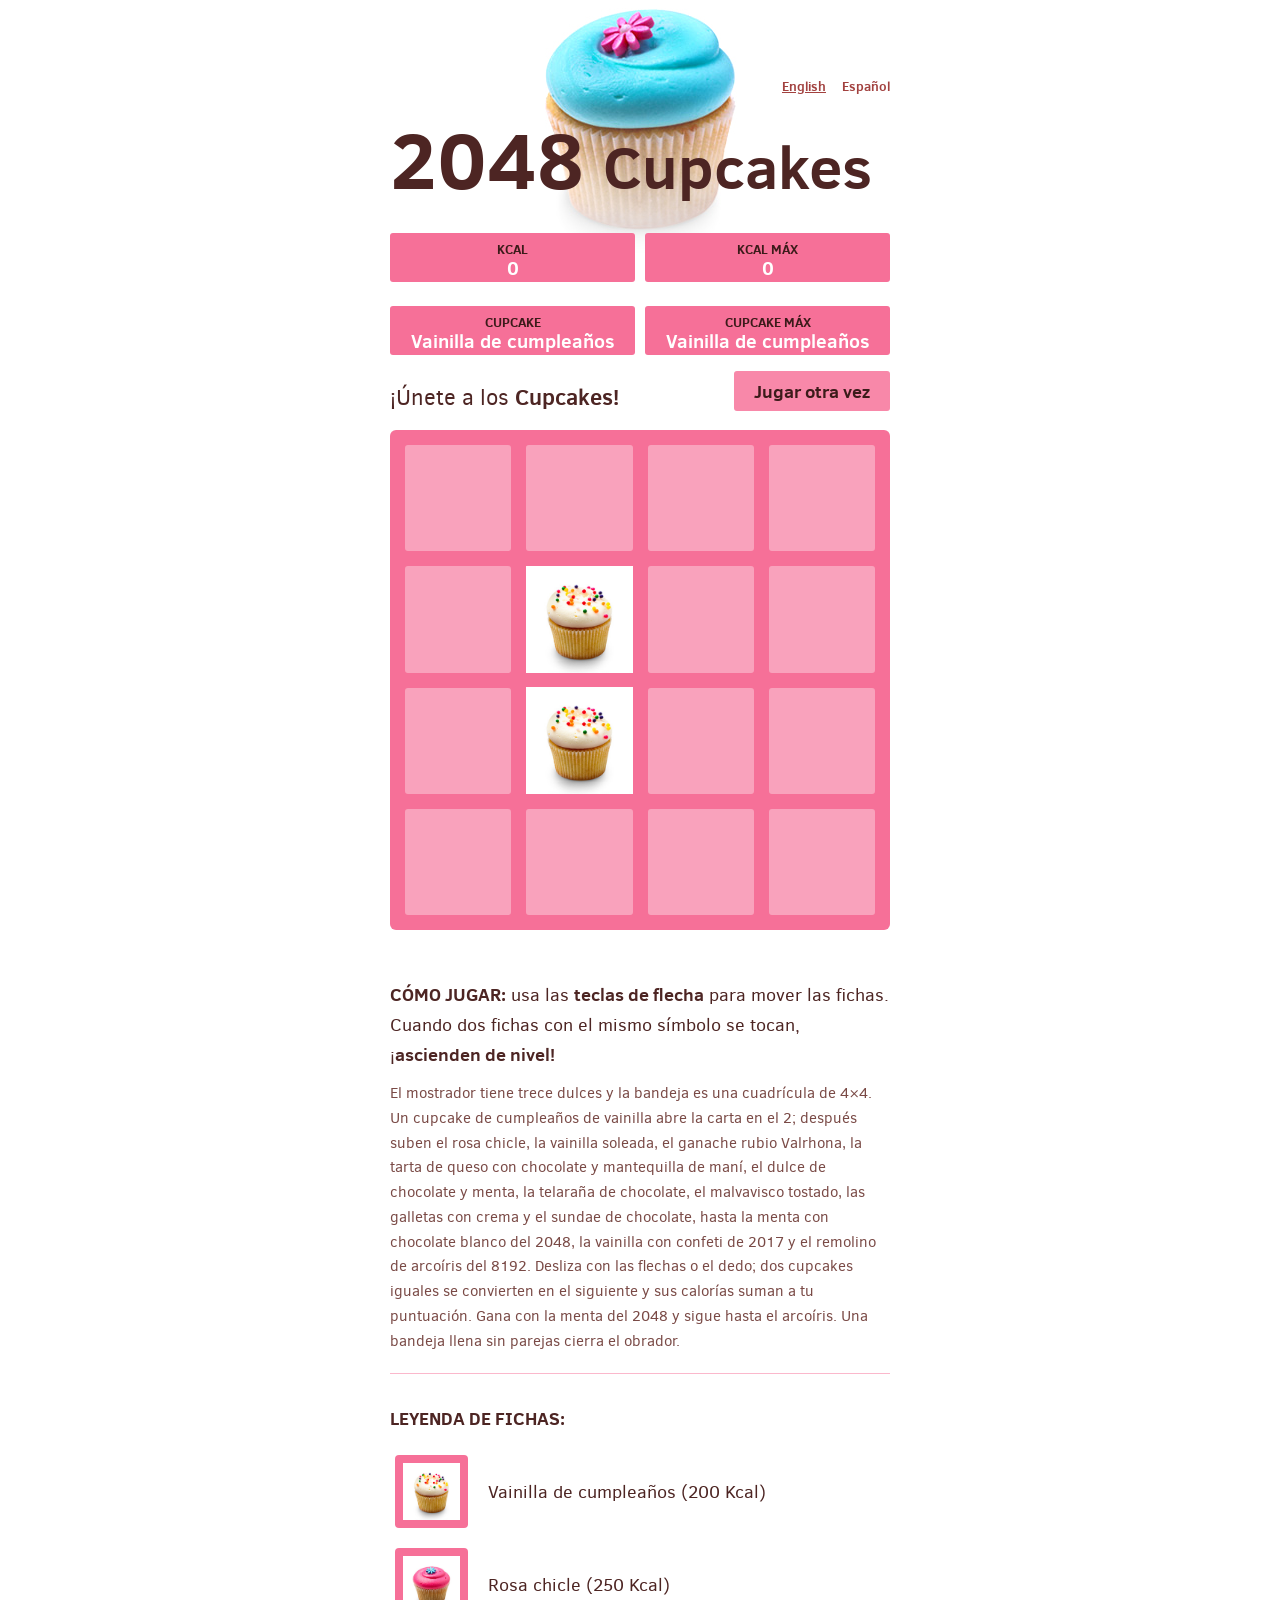
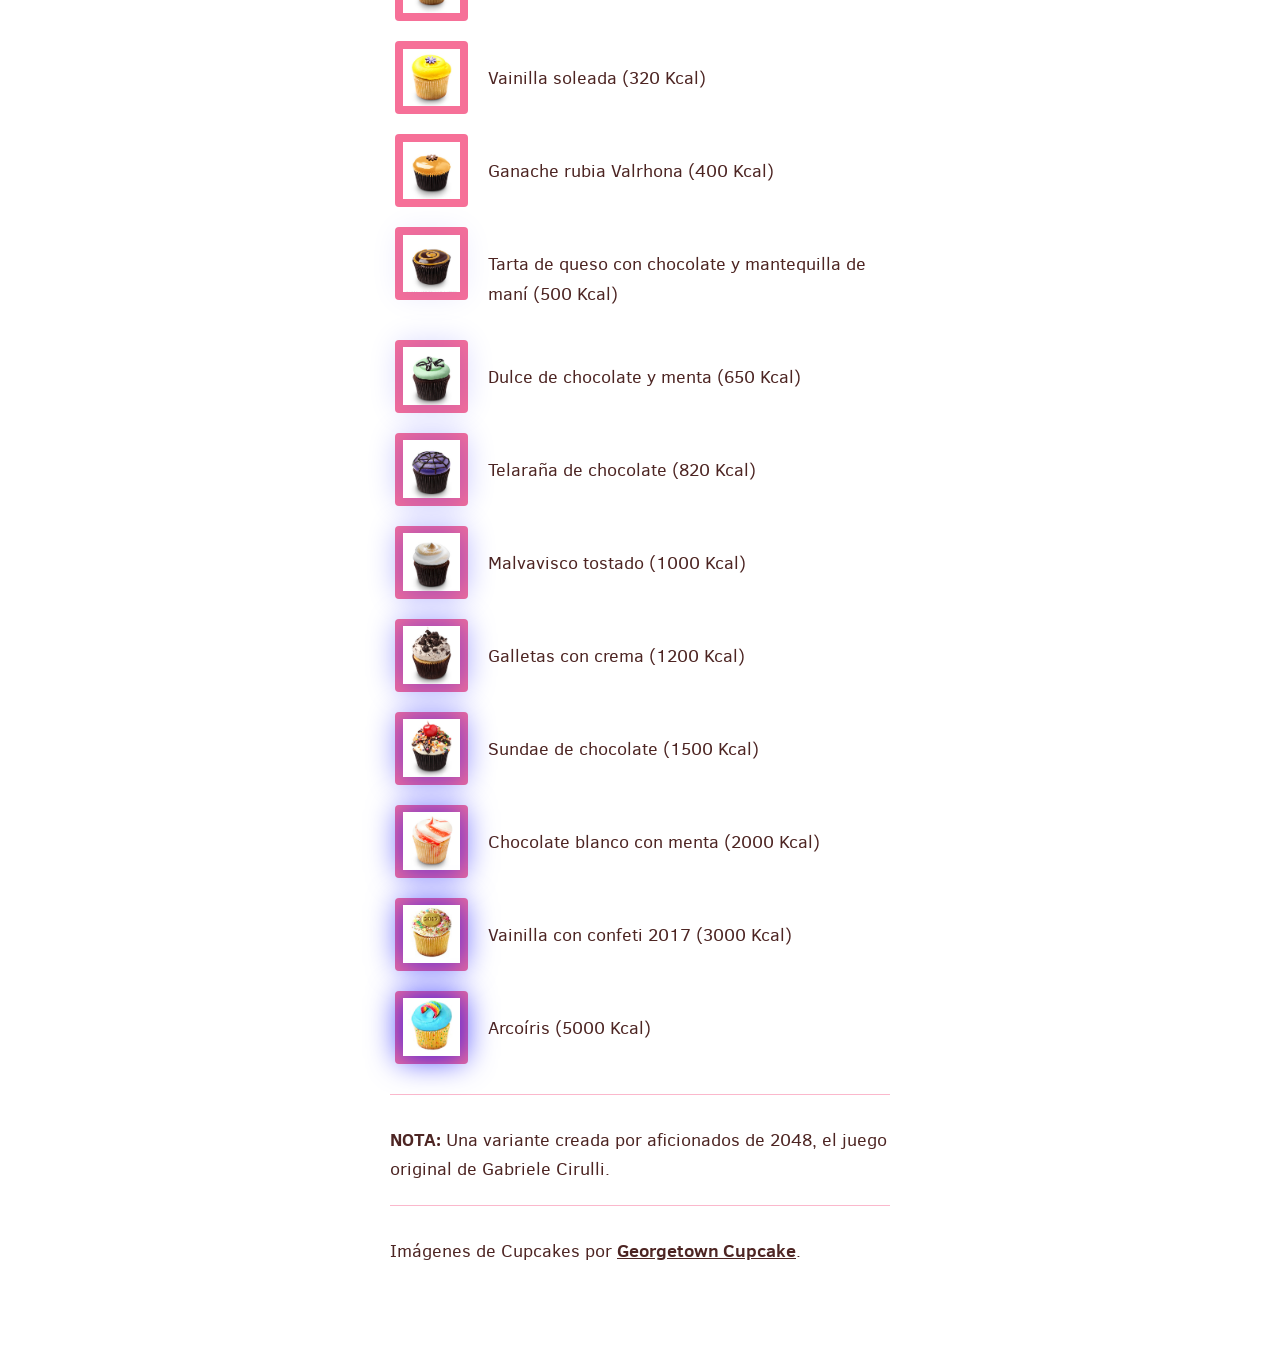
==== es/index.html @ 4a62b111 "Bilingual site: English at the root, Spanish under /es/ Includes hreflang, canonical, Open Graph, JS" ====
<!DOCTYPE html>
<html lang="es">
<head>
  <meta charset="utf-8">
  <title>2048 Cupcakes — puzle de fichas de cupcakes</title>
  <meta name="description" content="Juega a 2048 Cupcakes, una versión repostera del puzle de fichas: une cupcakes iguales y sube de la vainilla al arcoíris sin llenar el tablero.">

  <link rel="canonical" href="https://tile2048.github.io/2048-CUPCAKES/es/">
  <link rel="alternate" hreflang="en" href="https://tile2048.github.io/2048-CUPCAKES/">
  <link rel="alternate" hreflang="es" href="https://tile2048.github.io/2048-CUPCAKES/es/">
  <link rel="alternate" hreflang="x-default" href="https://tile2048.github.io/2048-CUPCAKES/">

  <meta property="og:type" content="website">
  <meta property="og:title" content="2048 Cupcakes — puzle de fichas de cupcakes">
  <meta property="og:description" content="Juega a 2048 Cupcakes, una versión repostera del puzle de fichas: une cupcakes iguales y sube de la vainilla al arcoíris sin llenar el tablero.">
  <meta property="og:url" content="https://tile2048.github.io/2048-CUPCAKES/es/">
  <meta property="og:locale" content="es_ES">
  <meta property="og:locale:alternate" content="en_US">

  <link href="../style/main.css" rel="stylesheet" type="text/css">
  <link rel="shortcut icon" href="../favicon.ico">
  <link rel="apple-touch-icon" href="../meta/apple-touch-icon.png">
  <meta name="apple-mobile-web-app-capable" content="yes">
  <meta name="apple-mobile-web-app-status-bar-style" content="black">

  <meta name="HandheldFriendly" content="True">
  <meta name="MobileOptimized" content="320">
  <meta name="viewport" content="width=device-width, target-densitydpi=160dpi, initial-scale=1.0, maximum-scale=1, user-scalable=no, minimal-ui">
  <meta name="format-detection" content="telephone=no" />

  <script type="application/ld+json">
  {
    "@context": "https://schema.org",
    "@type": "VideoGame",
    "name": "2048 Cupcakes",
    "inLanguage": "es",
    "url": "https://tile2048.github.io/2048-CUPCAKES/es/",
    "description": "Versión con cupcakes del puzle de fichas 2048: une cupcakes iguales para subir en la carta y llegar al cupcake 2048."
  }
  </script>
</head>
<body>
  <div class="container">
    <nav class="lang-links"><a href="../" hreflang="en" lang="en">English</a> <span>Español</span></nav>

    <div class="heading">
      <div class="title-container">
        <h1 class="title">2048 <small>Cupcakes</small></h1>
      </div>
			<div class="scores-container">
				<div class="score-points">0</div>
				<div class="best-points">0</div>
			</div>
      <div class="scores-container">
        <div class="score-container">0 Kcal</div>
        <div class="best-container">0 Kcal</div>
      </div>
    </div>

    <div class="above-game">
      <p class="game-intro">¡Únete a los <strong>Cupcakes!</strong></p>
      <a class="restart-button">Jugar otra vez</a>
    </div>

    <div class="game-container">
      <div class="game-message">
        <p></p>
        <div class="lower">
	        <a class="keep-playing-button">Seguir jugando</a>
          <a class="retry-button">Reintentar</a>
          <div class="score-sharing"></div>
        </div>
      </div>

      <div class="grid-container">
        <div class="grid-row">
          <div class="grid-cell"></div>
          <div class="grid-cell"></div>
          <div class="grid-cell"></div>
          <div class="grid-cell"></div>
        </div>
        <div class="grid-row">
          <div class="grid-cell"></div>
          <div class="grid-cell"></div>
          <div class="grid-cell"></div>
          <div class="grid-cell"></div>
        </div>
        <div class="grid-row">
          <div class="grid-cell"></div>
          <div class="grid-cell"></div>
          <div class="grid-cell"></div>
          <div class="grid-cell"></div>
        </div>
        <div class="grid-row">
          <div class="grid-cell"></div>
          <div class="grid-cell"></div>
          <div class="grid-cell"></div>
          <div class="grid-cell"></div>
        </div>
      </div>

      <div class="tile-container">

      </div>
    </div>

    <p class="game-explanation">
      <strong class="important">Cómo jugar:</strong> usa las <strong>teclas de flecha</strong> para mover las fichas. Cuando dos fichas con el mismo símbolo se tocan, ¡<strong>ascienden de nivel!</strong>
    </p>
    <p class="game-about">
      El mostrador tiene trece dulces y la bandeja es una cuadrícula de 4×4. Un cupcake de cumpleaños de vainilla abre la carta en el 2; después suben el rosa chicle, la vainilla soleada, el ganache rubio Valrhona, la tarta de queso con chocolate y mantequilla de maní, el dulce de chocolate y menta, la telaraña de chocolate, el malvavisco tostado, las galletas con crema y el sundae de chocolate, hasta la menta con chocolate blanco del 2048, la vainilla con confeti de 2017 y el remolino de arcoíris del 8192. Desliza con las flechas o el dedo; dos cupcakes iguales se convierten en el siguiente y sus calorías suman a tu puntuación. Gana con la menta del 2048 y sigue hasta el arcoíris. Una bandeja llena sin parejas cierra el obrador.
    </p>
    <hr>
    <p class="tile-legend"><strong class="important">Leyenda de fichas:</strong></p>
    <div class="legend-list">
      <div class="legend-row">
        <div class="legend-grid"><div class="legend-cell cell-2"><img src="../style/img/2.jpg" alt="vainilla de cumpleaños"></div></div>
        <p>Vainilla de cumpleaños (200 Kcal)</p>
      </div>
      <div class="legend-row">
        <div class="legend-grid"><div class="legend-cell cell-4"><img src="../style/img/4.jpg" alt="rosa chicle"></div></div>
        <p>Rosa chicle (250 Kcal)</p>
      </div>
      <div class="legend-row">
        <div class="legend-grid"><div class="legend-cell cell-8"><img src="../style/img/8.jpg" alt="vainilla soleada"></div></div>
        <p>Vainilla soleada (320 Kcal)</p>
      </div>
      <div class="legend-row">
        <div class="legend-grid"><div class="legend-cell cell-16"><img src="../style/img/16.jpg" alt="ganache rubia Valrhona"></div></div>
        <p>Ganache rubia Valrhona (400 Kcal)</p>
      </div>
      <div class="legend-row">
        <div class="legend-grid"><div class="legend-cell cell-32"><img src="../style/img/32.jpg" alt="tarta de queso con chocolate y mantequilla de maní"></div></div>
        <p>Tarta de queso con chocolate y mantequilla de maní (500 Kcal)</p>
      </div>
      <div class="legend-row">
        <div class="legend-grid"><div class="legend-cell cell-64"><img src="../style/img/64.jpg" alt="dulce de chocolate y menta"></div></div>
        <p>Dulce de chocolate y menta (650 Kcal)</p>
      </div>
      <div class="legend-row">
        <div class="legend-grid"><div class="legend-cell cell-128"><img src="../style/img/128.jpg" alt="telaraña de chocolate"></div></div>
        <p>Telaraña de chocolate (820 Kcal)</p>
      </div>
      <div class="legend-row">
        <div class="legend-grid"><div class="legend-cell cell-256"><img src="../style/img/256.jpg" alt="malvavisco tostado"></div></div>
        <p>Malvavisco tostado (1000 Kcal)</p>
      </div>
      <div class="legend-row">
        <div class="legend-grid"><div class="legend-cell cell-512"><img src="../style/img/512.jpg" alt="galletas con crema"></div></div>
        <p>Galletas con crema (1200 Kcal)</p>
      </div>
      <div class="legend-row">
        <div class="legend-grid"><div class="legend-cell cell-1024"><img src="../style/img/1024.jpg" alt="sundae de chocolate"></div></div>
        <p>Sundae de chocolate (1500 Kcal)</p>
      </div>
      <div class="legend-row">
        <div class="legend-grid"><div class="legend-cell cell-2048"><img src="../style/img/2048.jpg" alt="chocolate blanco con menta"></div></div>
        <p>Chocolate blanco con menta (2000 Kcal)</p>
      </div>
      <div class="legend-row">
        <div class="legend-grid"><div class="legend-cell cell-4096"><img src="../style/img/4096.jpg" alt="vainilla con confeti 2017"></div></div>
        <p>Vainilla con confeti 2017 (3000 Kcal)</p>
      </div>
      <div class="legend-row">
        <div class="legend-grid"><div class="legend-cell cell-8192"><img src="../style/img/8192.jpg" alt="arcoíris"></div></div>
        <p>Arcoíris (5000 Kcal)</p>
      </div>
    </div>
    <hr>
    <p class="disclaimer">
    <strong class="important">Nota:</strong> Una variante creada por aficionados de 2048, el juego original de Gabriele Cirulli.
    </p>
    <hr>
    <p class="credits">
      Imágenes de Cupcakes por <a href="http://www.georgetowncupcake.com/" title="Georgetown Cupcake | DC Cupcakes | About">Georgetown Cupcake</a>.
    </p>
  </div>

  <script src="../js/bind_polyfill.js"></script>
  <script src="../js/classlist_polyfill.js"></script>
  <script src="../js/animframe_polyfill.js"></script>
  <script>
    // Assets and sentences of this page. The English page sits at the repo root.
    window.GAME_ROOT = "../";

    // Text that only appears once a game is running, in the language of this page.
    window.PAGE_STRINGS = {
      "game-won": "¡Ganaste!",
      "game-over": "¡Fin del juego!",
      "tweet1": "Conseguí \"",
      "tweet2": " en 2048-CUPCAKES #2048game",
      "2": "vainilla de cumpleaños",
      "4": "rosa chicle",
      "8": "vainilla soleada",
      "16": "ganache rubia Valrhona",
      "32": "tarta de queso con chocolate y mantequilla de maní",
      "64": "dulce de chocolate y menta",
      "128": "telaraña de chocolate",
      "256": "malvavisco tostado",
      "512": "galletas con crema",
      "1024": "sundae de chocolate",
      "2048": "chocolate blanco con menta",
      "4096": "vainilla con confeti 2017",
      "8192": "arcoíris",
      "p0": "Vainilla de cumpleaños",
      "p2": "Vainilla de cumpleaños",
      "p4": "Rosa chicle",
      "p8": "Vainilla soleada",
      "p16": "Ganache rubia Valrhona",
      "p32": "Tarta queso choc. y maní",
      "p64": "Dulce choc. y menta",
      "p128": "Telaraña de choc.",
      "p256": "Malvavisco tostado",
      "p512": "Galletas con crema",
      "p1024": "Sundae de choc.",
      "p2048": "Choc. blanco con menta",
      "p4096": "Vainilla confeti 2017",
      "p8192": "Arcoíris"
    };

    function Localize(key) {
      var name = String(key);
      if (window.PAGE_STRINGS.hasOwnProperty(name)) return window.PAGE_STRINGS[name];
      // Scores that no longer sit on a tile fall back to the plain number.
      if (name.charAt(0) === "p" && window.PAGE_STRINGS.hasOwnProperty(name.slice(1))) {
        return window.PAGE_STRINGS[name.slice(1)];
      }
      return name;
    }
  </script>
  <script src="../js/keyboard_input_manager.js"></script>
  <script src="../js/html_actuator.js"></script>
  <script src="../js/grid.js"></script>
  <script src="../js/tile.js"></script>
  <script src="../js/local_storage_manager.js"></script>
  <script src="../js/game_manager.js"></script>
  <script src="../js/application.js"></script>
  <script>
    window.twttr = (function (d,s,id) {
      var t, js, fjs = d.getElementsByTagName(s)[0];
      if (d.getElementById(id)) return; js=d.createElement(s); js.id=id;
      js.src="https://platform.twitter.com/widgets.js"; fjs.parentNode.insertBefore(js, fjs);
      return window.twttr || (t = { _e: [], ready: function(f){ t._e.push(f) } });
    }(document, "script", "twitter-wjs"));
  </script>
</body>
</html>
---- style/main.css ----
@import url(fonts/clear-sans.css);
/* $tile-gold-glow-color: lighten($tile-gold-color, 15%); */
html, body {
  margin: 0;
  padding: 0;
  background-color: #fff;
  color: #4d2523;
  font-family: "Clear Sans", "Helvetica Neue", Arial, sans-serif;
  font-size: 18px; }

body {
  padding: 80px 0;
  background-image: url(img/bg.jpg);
  background-position: top center;
  background-repeat: no-repeat; }

.heading:after {
  content: "";
  display: block;
  clear: both; }

h1.title {
  font-size: 80px;
  font-weight: bold;
  margin: 0;
  display: block;
  text-align: center; }
  h1.title small {
    font-size: 60px; }

.title-container {
  position: relative;
  display: inline-block;
  padding-bottom: 10px; }

@-webkit-keyframes move-up {
  0% {
    top: 25px;
    opacity: 1; }

  100% {
    top: -50px;
    opacity: 0; } }
@-moz-keyframes move-up {
  0% {
    top: 25px;
    opacity: 1; }

  100% {
    top: -50px;
    opacity: 0; } }
@keyframes move-up {
  0% {
    top: 25px;
    opacity: 1; }

  100% {
    top: -50px;
    opacity: 0; } }
.scores-container, .scores-points {
  text-align: right; }

.score-container, .best-container,
.score-points, .best-points {
  overflow: hidden;
  position: relative;
  display: inline-block;
  background: #f67098;
  padding: 15px 0px;
  font-size: 19px;
  text-transform: capitalize;
  height: 19px;
  line-height: 41px;
  font-weight: bold;
  border-radius: 3px;
  color: white;
  margin-top: 8px;
  margin-bottom: 16px;
  text-align: center;
  width: 49%;
  float: left; }
  .score-container:after, .best-container:after,
	.score-points:after, .best-points:after {
    position: absolute;
    width: 100%;
    top: 10px;
    left: 0;
    text-transform: uppercase;
    font-size: 13px;
    line-height: 13px;
    text-align: center;
    color: #3c1b1a; }
  .score-container .score-addition, .best-container .score-addition,
	.score-points .score-addition, .best-points .score-addition {
    position: absolute;
    /*right: 60px;*/
    width: 100%;
    text-align: center;
    color: red;
    font-size: 19px;
    line-height: 19px;
    font-weight: bold;
    color: rgba(77, 37, 35, 0.9);
    z-index: 100;
    -webkit-animation: move-up 600ms ease-in;
    -moz-animation: move-up 600ms ease-in;
    animation: move-up 600ms ease-in;
    -webkit-animation-fill-mode: both;
    -moz-animation-fill-mode: both;
    animation-fill-mode: both; }

.best-container {
  float: right; }
.best-points {
  float: right; }

.score-container:after {
  content: "Cupcake"; }
.score-points:after {
  content: "Kcal"; }

.best-container:after {
  content: "Cupcake Max"; }
.best-points:after {
	content: "Kcal Max"; }

p {
  margin-top: 0;
  margin-bottom: 10px;
  line-height: 1.65; }

a {
  color: #4d2523;
  font-weight: bold;
  text-decoration: underline;
  cursor: pointer; }

strong.important {
  text-transform: uppercase; }

hr {
  border: none;
  border-bottom: 1px solid #fbb8cc;
  margin-top: 20px;
  margin-bottom: 30px; }

.container {
  width: 500px;
  margin: 0 auto; }

@-webkit-keyframes fade-in {
  0% {
    opacity: 0; }

  100% {
    opacity: 1; } }
@-moz-keyframes fade-in {
  0% {
    opacity: 0; }

  100% {
    opacity: 1; } }
@keyframes fade-in {
  0% {
    opacity: 0; }

  100% {
    opacity: 1; } }
.game-container {
  margin-top: 11px;
  position: relative;
  padding: 15px;
  cursor: default;
  -webkit-touch-callout: none;
  -ms-touch-callout: none;
  -webkit-user-select: none;
  -moz-user-select: none;
  -ms-user-select: none;
  -ms-touch-action: none;
  touch-action: none;
  background: #f67098;
  border-radius: 6px;
  width: 500px;
  height: 500px;
  -webkit-box-sizing: border-box;
  -moz-box-sizing: border-box;
  box-sizing: border-box; }
  .game-container .game-message {
    display: none;
    position: absolute;
    top: 0;
    right: 0;
    bottom: 0;
    left: 0;
    background: rgba(255, 255, 255, 0.7);
    z-index: 100;
    text-align: center;
    -webkit-animation: fade-in 800ms ease 1200ms;
    -moz-animation: fade-in 800ms ease 1200ms;
    animation: fade-in 800ms ease 1200ms;
    -webkit-animation-fill-mode: both;
    -moz-animation-fill-mode: both;
    animation-fill-mode: both; }
    .game-container .game-message p {
      font-size: 60px;
      font-weight: bold;
      height: 60px;
      line-height: 60px;
      margin-top: 222px; }
    .game-container .game-message .lower {
      display: block;
      margin-top: 59px; }
    .game-container .game-message a {
      display: inline-block;
      background: #f888a9;
      border-radius: 3px;
      padding: 0 20px;
      text-decoration: none;
      color: #3c1b1a;
      height: 40px;
      line-height: 42px;
      margin-left: 9px; }
      .game-container .game-message a.keep-playing-button {
        display: none; }
    .game-container .game-message .score-sharing {
      display: inline-block;
      vertical-align: middle;
      margin-left: 10px; }
    .game-container .game-message.game-won {
      background: rgba(88, 46, 116, 0.5);
      color: white; }
      .game-container .game-message.game-won a.keep-playing-button {
        display: inline-block; }
    .game-container .game-message.game-won, .game-container .game-message.game-over {
      display: block; }

.grid-container {
  position: absolute;
  z-index: 1; }

.grid-row {
  margin-bottom: 15px; }
  .grid-row:last-child {
    margin-bottom: 0; }
  .grid-row:after {
    content: "";
    display: block;
    clear: both; }

.grid-cell {
  width: 106.25px;
  height: 106.25px;
  margin-right: 15px;
  float: left;
  border-radius: 3px;
  background: rgba(255, 255, 255, 0.35); }
  .grid-cell:last-child {
    margin-right: 0; }

.tile-container {
  position: absolute;
  z-index: 2; }

.tile, .tile .tile-inner {
  width: 107px;
  height: 107px;
  line-height: 116.25px; }
.tile.tile-position-1-1 {
  -webkit-transform: translate(0px, 0px);
  -moz-transform: translate(0px, 0px);
  transform: translate(0px, 0px); }
.tile.tile-position-1-2 {
  -webkit-transform: translate(0px, 121px);
  -moz-transform: translate(0px, 121px);
  transform: translate(0px, 121px); }
.tile.tile-position-1-3 {
  -webkit-transform: translate(0px, 242px);
  -moz-transform: translate(0px, 242px);
  transform: translate(0px, 242px); }
.tile.tile-position-1-4 {
  -webkit-transform: translate(0px, 363px);
  -moz-transform: translate(0px, 363px);
  transform: translate(0px, 363px); }
.tile.tile-position-2-1 {
  -webkit-transform: translate(121px, 0px);
  -moz-transform: translate(121px, 0px);
  transform: translate(121px, 0px); }
.tile.tile-position-2-2 {
  -webkit-transform: translate(121px, 121px);
  -moz-transform: translate(121px, 121px);
  transform: translate(121px, 121px); }
.tile.tile-position-2-3 {
  -webkit-transform: translate(121px, 242px);
  -moz-transform: translate(121px, 242px);
  transform: translate(121px, 242px); }
.tile.tile-position-2-4 {
  -webkit-transform: translate(121px, 363px);
  -moz-transform: translate(121px, 363px);
  transform: translate(121px, 363px); }
.tile.tile-position-3-1 {
  -webkit-transform: translate(242px, 0px);
  -moz-transform: translate(242px, 0px);
  transform: translate(242px, 0px); }
.tile.tile-position-3-2 {
  -webkit-transform: translate(242px, 121px);
  -moz-transform: translate(242px, 121px);
  transform: translate(242px, 121px); }
.tile.tile-position-3-3 {
  -webkit-transform: translate(242px, 242px);
  -moz-transform: translate(242px, 242px);
  transform: translate(242px, 242px); }
.tile.tile-position-3-4 {
  -webkit-transform: translate(242px, 363px);
  -moz-transform: translate(242px, 363px);
  transform: translate(242px, 363px); }
.tile.tile-position-4-1 {
  -webkit-transform: translate(363px, 0px);
  -moz-transform: translate(363px, 0px);
  transform: translate(363px, 0px); }
.tile.tile-position-4-2 {
  -webkit-transform: translate(363px, 121px);
  -moz-transform: translate(363px, 121px);
  transform: translate(363px, 121px); }
.tile.tile-position-4-3 {
  -webkit-transform: translate(363px, 242px);
  -moz-transform: translate(363px, 242px);
  transform: translate(363px, 242px); }
.tile.tile-position-4-4 {
  -webkit-transform: translate(363px, 363px);
  -moz-transform: translate(363px, 363px);
  transform: translate(363px, 363px); }

.tile {
  position: absolute;
  -webkit-transition: 100ms ease-in-out;
  -moz-transition: 100ms ease-in-out;
  transition: 100ms ease-in-out;
  -webkit-transition-property: -webkit-transform;
  -moz-transition-property: -moz-transform;
  transition-property: transform; }
  .tile .tile-inner {
    border-radius: 3px;
    background: white;
    text-align: center;
    font-weight: bold;
    z-index: 10;
    font-size: 55px; }
    .tile .tile-inner img {
      width: 100%;
      height: 100%; }
  .tile.tile-2 .tile-inner {
    background: white;
    box-shadow: 0 0 30px 10px rgba(0, 0, 255, 0), inset 0 0 0 1px rgba(255, 255, 255, 0); }
  .tile.tile-4 .tile-inner {
    background: #eeeaf1;
    box-shadow: 0 0 30px 10px rgba(0, 0, 255, 0), inset 0 0 0 1px rgba(255, 255, 255, 0); }
  .tile.tile-8 .tile-inner {
    color: white;
    background: #ddd5e3;
    box-shadow: 0 0 30px 10px rgba(0, 0, 255, 0), inset 0 0 0 1px rgba(255, 255, 255, 0); }
  .tile.tile-16 .tile-inner {
    color: white;
    background: #ccc0d5;
    box-shadow: 0 0 30px 10px rgba(0, 0, 255, 0), inset 0 0 0 1px rgba(255, 255, 255, 0); }
  .tile.tile-32 .tile-inner {
    color: white;
    background: #bcabc7;
    box-shadow: 0 0 30px 10px rgba(0, 0, 255, 0.07937), inset 0 0 0 1px rgba(255, 255, 255, 0.04762); }
  .tile.tile-64 .tile-inner {
    color: white;
    background: #ab96b9;
    box-shadow: 0 0 30px 10px rgba(0, 0, 255, 0.15873), inset 0 0 0 1px rgba(255, 255, 255, 0.09524); }
  .tile.tile-128 .tile-inner {
    color: white;
    background: #9a81ab;
    box-shadow: 0 0 30px 10px rgba(0, 0, 255, 0.2381), inset 0 0 0 1px rgba(255, 255, 255, 0.14286);
    font-size: 45px; }
    @media screen and (max-width: 520px) {
      .tile.tile-128 .tile-inner {
        font-size: 25px; } }
  .tile.tile-256 .tile-inner {
    color: white;
    background: #8a6c9d;
    box-shadow: 0 0 30px 10px rgba(0, 0, 255, 0.31746), inset 0 0 0 1px rgba(255, 255, 255, 0.19048);
    font-size: 45px; }
    @media screen and (max-width: 520px) {
      .tile.tile-256 .tile-inner {
        font-size: 25px; } }
  .tile.tile-512 .tile-inner {
    color: white;
    background: #79578f;
    box-shadow: 0 0 30px 10px rgba(0, 0, 255, 0.39683), inset 0 0 0 1px rgba(255, 255, 255, 0.2381);
    font-size: 45px; }
    @media screen and (max-width: 520px) {
      .tile.tile-512 .tile-inner {
        font-size: 25px; } }
  .tile.tile-1024 .tile-inner {
    color: white;
    background: #684281;
    box-shadow: 0 0 30px 10px rgba(0, 0, 255, 0.47619), inset 0 0 0 1px rgba(255, 255, 255, 0.28571);
    font-size: 35px; }
    @media screen and (max-width: 520px) {
      .tile.tile-1024 .tile-inner {
        font-size: 15px; } }
  .tile.tile-2048 .tile-inner {
    color: white;
    background: #582e74;
    box-shadow: 0 0 30px 10px rgba(0, 0, 255, 0.55556), inset 0 0 0 1px rgba(255, 255, 255, 0.33333);
    font-size: 35px; }
    @media screen and (max-width: 520px) {
      .tile.tile-2048 .tile-inner {
        font-size: 15px; } }
  .tile.tile-super .tile-inner {
    color: white;
    background: #343236;
    font-size: 30px; }
    @media screen and (max-width: 520px) {
      .tile.tile-super .tile-inner {
        font-size: 10px; } }

@-webkit-keyframes appear {
  0% {
    opacity: 0;
    -webkit-transform: scale(0);
    -moz-transform: scale(0);
    transform: scale(0); }

  100% {
    opacity: 1;
    -webkit-transform: scale(1);
    -moz-transform: scale(1);
    transform: scale(1); } }
@-moz-keyframes appear {
  0% {
    opacity: 0;
    -webkit-transform: scale(0);
    -moz-transform: scale(0);
    transform: scale(0); }

  100% {
    opacity: 1;
    -webkit-transform: scale(1);
    -moz-transform: scale(1);
    transform: scale(1); } }
@keyframes appear {
  0% {
    opacity: 0;
    -webkit-transform: scale(0);
    -moz-transform: scale(0);
    transform: scale(0); }

  100% {
    opacity: 1;
    -webkit-transform: scale(1);
    -moz-transform: scale(1);
    transform: scale(1); } }
.tile-new .tile-inner {
  -webkit-animation: appear 200ms ease 100ms;
  -moz-animation: appear 200ms ease 100ms;
  animation: appear 200ms ease 100ms;
  -webkit-animation-fill-mode: backwards;
  -moz-animation-fill-mode: backwards;
  animation-fill-mode: backwards; }

@-webkit-keyframes pop {
  0% {
    -webkit-transform: scale(0);
    -moz-transform: scale(0);
    transform: scale(0); }

  50% {
    -webkit-transform: scale(1.2);
    -moz-transform: scale(1.2);
    transform: scale(1.2); }

  100% {
    -webkit-transform: scale(1);
    -moz-transform: scale(1);
    transform: scale(1); } }
@-moz-keyframes pop {
  0% {
    -webkit-transform: scale(0);
    -moz-transform: scale(0);
    transform: scale(0); }

  50% {
    -webkit-transform: scale(1.2);
    -moz-transform: scale(1.2);
    transform: scale(1.2); }

  100% {
    -webkit-transform: scale(1);
    -moz-transform: scale(1);
    transform: scale(1); } }
@keyframes pop {
  0% {
    -webkit-transform: scale(0);
    -moz-transform: scale(0);
    transform: scale(0); }

  50% {
    -webkit-transform: scale(1.2);
    -moz-transform: scale(1.2);
    transform: scale(1.2); }

  100% {
    -webkit-transform: scale(1);
    -moz-transform: scale(1);
    transform: scale(1); } }
.tile-merged .tile-inner {
  z-index: 20;
  -webkit-animation: pop 200ms ease 100ms;
  -moz-animation: pop 200ms ease 100ms;
  animation: pop 200ms ease 100ms;
  -webkit-animation-fill-mode: backwards;
  -moz-animation-fill-mode: backwards;
  animation-fill-mode: backwards; }

.above-game:after {
  content: "";
  display: block;
  clear: both; }

.game-intro {
  float: left;
  font-size: 25px;
  line-height: 42px;
  margin-bottom: 0;
  margin-top: 5px; }

.restart-button {
  display: inline-block;
  background: #f888a9;
  border-radius: 3px;
  padding: 0 20px;
  text-decoration: none;
  color: #3c1b1a;
  height: 40px;
  line-height: 42px;
  display: block;
  text-align: center;
  float: right; }

.game-explanation {
  margin-top: 50px; }

@media screen and (max-width: 520px) {
  html, body {
    font-size: 15px; }

  body {
    margin: 20px 0;
    padding: 0 20px; }

  h1.title {
    font-size: 27px;
    margin-top: 15px; }
    h1.title small {
      font-size: 27px; }

  .container {
    width: 280px;
    margin: 0 auto; }

  .score-container, .best-container,
  .score-points, .best-points {
    margin-top: 0;
    padding: 15px 0px;
    min-width: 40px; }

  .heading {
    margin-bottom: 10px; }

  .game-intro {
    width: 55%;
    display: block;
    box-sizing: border-box;
    line-height: 1.65;
    font-size: 16px;
    margin-top: 10px; }

  .restart-button, .retry-button {
    width: 42%;
    padding: 0;
    display: block;
    box-sizing: border-box;
    margin-top: 2px; }

  .game-container {
    margin-top: 17px;
    position: relative;
    padding: 10px;
    cursor: default;
    -webkit-touch-callout: none;
    -ms-touch-callout: none;
    -webkit-user-select: none;
    -moz-user-select: none;
    -ms-user-select: none;
    -ms-touch-action: none;
    touch-action: none;
    background: #f67098;
    border-radius: 6px;
    width: 280px;
    height: 280px;
    -webkit-box-sizing: border-box;
    -moz-box-sizing: border-box;
    box-sizing: border-box; }
    .game-container .game-message {
      display: none;
      position: absolute;
      top: 0;
      right: 0;
      bottom: 0;
      left: 0;
      background: rgba(255, 255, 255, 0.7);
      z-index: 100;
      text-align: center;
      -webkit-animation: fade-in 800ms ease 1200ms;
      -moz-animation: fade-in 800ms ease 1200ms;
      animation: fade-in 800ms ease 1200ms;
      -webkit-animation-fill-mode: both;
      -moz-animation-fill-mode: both;
      animation-fill-mode: both; }
      .game-container .game-message p {
        font-size: 60px;
        font-weight: bold;
        height: 60px;
        line-height: 60px;
        margin-top: 222px; }
      .game-container .game-message .lower {
        display: block;
        margin-top: 59px; }
      .game-container .game-message a {
        display: inline-block;
        background: #f888a9;
        border-radius: 3px;
        padding: 0 20px;
        text-decoration: none;
        color: #3c1b1a;
        height: 40px;
        line-height: 42px;
        margin-left: 9px; }
        .game-container .game-message a.keep-playing-button {
          display: none; }
      .game-container .game-message .score-sharing {
        display: inline-block;
        vertical-align: middle;
        margin-left: 10px; }
      .game-container .game-message.game-won {
        background: rgba(88, 46, 116, 0.5);
        color: white; }
        .game-container .game-message.game-won a.keep-playing-button {
          display: inline-block; }
      .game-container .game-message.game-won, .game-container .game-message.game-over {
        display: block; }

  .grid-container {
    position: absolute;
    z-index: 1; }

  .grid-row {
    margin-bottom: 10px; }
    .grid-row:last-child {
      margin-bottom: 0; }
    .grid-row:after {
      content: "";
      display: block;
      clear: both; }

  .grid-cell {
    width: 57.5px;
    height: 57.5px;
    margin-right: 10px;
    float: left;
    border-radius: 3px;
    background: rgba(255, 255, 255, 0.35); }
    .grid-cell:last-child {
      margin-right: 0; }

  .tile-container {
    position: absolute;
    z-index: 2; }

  .tile, .tile .tile-inner {
    width: 58px;
    height: 58px;
    line-height: 67.5px; }
  .tile.tile-position-1-1 {
    -webkit-transform: translate(0px, 0px);
    -moz-transform: translate(0px, 0px);
    transform: translate(0px, 0px); }
  .tile.tile-position-1-2 {
    -webkit-transform: translate(0px, 67px);
    -moz-transform: translate(0px, 67px);
    transform: translate(0px, 67px); }
  .tile.tile-position-1-3 {
    -webkit-transform: translate(0px, 135px);
    -moz-transform: translate(0px, 135px);
    transform: translate(0px, 135px); }
  .tile.tile-position-1-4 {
    -webkit-transform: translate(0px, 202px);
    -moz-transform: translate(0px, 202px);
    transform: translate(0px, 202px); }
  .tile.tile-position-2-1 {
    -webkit-transform: translate(67px, 0px);
    -moz-transform: translate(67px, 0px);
    transform: translate(67px, 0px); }
  .tile.tile-position-2-2 {
    -webkit-transform: translate(67px, 67px);
    -moz-transform: translate(67px, 67px);
    transform: translate(67px, 67px); }
  .tile.tile-position-2-3 {
    -webkit-transform: translate(67px, 135px);
    -moz-transform: translate(67px, 135px);
    transform: translate(67px, 135px); }
  .tile.tile-position-2-4 {
    -webkit-transform: translate(67px, 202px);
    -moz-transform: translate(67px, 202px);
    transform: translate(67px, 202px); }
  .tile.tile-position-3-1 {
    -webkit-transform: translate(135px, 0px);
    -moz-transform: translate(135px, 0px);
    transform: translate(135px, 0px); }
  .tile.tile-position-3-2 {
    -webkit-transform: translate(135px, 67px);
    -moz-transform: translate(135px, 67px);
    transform: translate(135px, 67px); }
  .tile.tile-position-3-3 {
    -webkit-transform: translate(135px, 135px);
    -moz-transform: translate(135px, 135px);
    transform: translate(135px, 135px); }
  .tile.tile-position-3-4 {
    -webkit-transform: translate(135px, 202px);
    -moz-transform: translate(135px, 202px);
    transform: translate(135px, 202px); }
  .tile.tile-position-4-1 {
    -webkit-transform: translate(202px, 0px);
    -moz-transform: translate(202px, 0px);
    transform: translate(202px, 0px); }
  .tile.tile-position-4-2 {
    -webkit-transform: translate(202px, 67px);
    -moz-transform: translate(202px, 67px);
    transform: translate(202px, 67px); }
  .tile.tile-position-4-3 {
    -webkit-transform: translate(202px, 135px);
    -moz-transform: translate(202px, 135px);
    transform: translate(202px, 135px); }
  .tile.tile-position-4-4 {
    -webkit-transform: translate(202px, 202px);
    -moz-transform: translate(202px, 202px);
    transform: translate(202px, 202px); }

  .tile .tile-inner {
    font-size: 35px; }

  .game-message p {
    font-size: 30px !important;
    height: 30px !important;
    line-height: 30px !important;
    margin-top: 90px !important; }
  .game-message .lower {
    margin-top: 30px !important; }
  .game-message.game-won .score-sharing {
    margin-top: 10px; } }
.legend-row {
  padding: 10px 5px; }
  .legend-row:after {
    content: "";
    display: block;
    clear: both; }
  .legend-row p {
    margin-left: 93.33333px;
    margin-top: 23.33333px;
    text-transform: capitalize; }

.legend-grid {
  position: relative;
  padding: 7.5px;
  cursor: default;
  -webkit-touch-callout: none;
  -ms-touch-callout: none;
  -webkit-user-select: none;
  -moz-user-select: none;
  -ms-user-select: none;
  -ms-touch-action: none;
  touch-action: none;
  background: #f67098;
  border-radius: 4px;
  width: 73px;
  height: 73px;
  -webkit-box-sizing: border-box;
  -moz-box-sizing: border-box;
  box-sizing: border-box;
  float: left; }

.legend-cell {
  width: 57.5px;
  height: 57.5px;
  margin-right: 7.5px;
  float: left;
  border-radius: 3px;
  background: rgba(255, 255, 255, 0.35); }
  .legend-cell img {
    width: 100%;
    height: 100%; }

.cell-2 {
  background: white;
  box-shadow: 0 0 30px 5px rgba(0, 0, 255, 0), inset 0 0 0 1px rgba(255, 255, 255, 0); }

.cell-4 {
  background: #eeeaf1;
  box-shadow: 0 0 30px 5px rgba(0, 0, 255, 0), inset 0 0 0 1px rgba(255, 255, 255, 0); }

.cell-8 {
  color: white;
  background: #ddd5e3;
  box-shadow: 0 0 30px 5px rgba(0, 0, 255, 0), inset 0 0 0 1px rgba(255, 255, 255, 0); }

.cell-16 {
  color: white;
  background: #ccc0d5;
  box-shadow: 0 0 30px 5px rgba(0, 0, 255, 0), inset 0 0 0 1px rgba(255, 255, 255, 0); }

.cell-32 {
  color: white;
  background: #bcabc7;
  box-shadow: 0 0 30px 5px rgba(0, 0, 255, 0.07937), inset 0 0 0 1px rgba(255, 255, 255, 0.04762); }

.cell-64 {
  color: white;
  background: #ab96b9;
  box-shadow: 0 0 30px 5px rgba(0, 0, 255, 0.15873), inset 0 0 0 1px rgba(255, 255, 255, 0.09524); }

.cell-128 {
  color: white;
  background: #9a81ab;
  box-shadow: 0 0 30px 5px rgba(0, 0, 255, 0.2381), inset 0 0 0 1px rgba(255, 255, 255, 0.14286); }

.cell-256 {
  color: white;
  background: #8a6c9d;
  box-shadow: 0 0 30px 5px rgba(0, 0, 255, 0.31746), inset 0 0 0 1px rgba(255, 255, 255, 0.19048); }

.cell-512 {
  color: white;
  background: #79578f;
  box-shadow: 0 0 30px 5px rgba(0, 0, 255, 0.39683), inset 0 0 0 1px rgba(255, 255, 255, 0.2381); }

.cell-1024 {
  color: white;
  background: #684281;
  box-shadow: 0 0 30px 5px rgba(0, 0, 255, 0.47619), inset 0 0 0 1px rgba(255, 255, 255, 0.28571); }

.cell-2048 {
  color: white;
  background: #582e74;
  box-shadow: 0 0 30px 5px rgba(0, 0, 255, 0.55556), inset 0 0 0 1px rgba(255, 255, 255, 0.33333); }

.cell-4096 {
  color: white;
  background: #582e74;
  box-shadow: 0 0 30px 5px rgba(0, 0, 255, 0.6), inset 0 0 0 1px rgba(255, 255, 255, 0.38); }

.cell-8192 {
  color: white;
  background: #582e74;
  box-shadow: 0 0 30px 5px rgba(0, 0, 255, 0.7), inset 0 0 0 1px rgba(255, 255, 255, 0.43); }

/* Language links */
.lang-links {
  text-align: right;
  font-size: 13px;
  line-height: 1;
  margin: 0 0 10px 0;
  color: #a2413f; }
  .lang-links a,
  .lang-links span {
    display: inline-block;
    margin-left: 12px; }
  .lang-links span {
    font-weight: bold; }
  .lang-links a {
    color: #a2413f; }

.game-about {
  font-size: 15px;
  color: #7a4a46; }

/* Spanish page: labels the stylesheet paints itself */
html[lang="es"] .best-container:after {
  content: "Cupcake máx"; }
html[lang="es"] .best-points:after {
  content: "Kcal máx"; }
html[lang="es"] .game-intro {
  font-size: 22px; }

/* Spanish is sentence case, not title case */
html[lang="es"] .legend-row p,
html[lang="es"] .score-container,
html[lang="es"] .best-container {
  text-transform: none; }
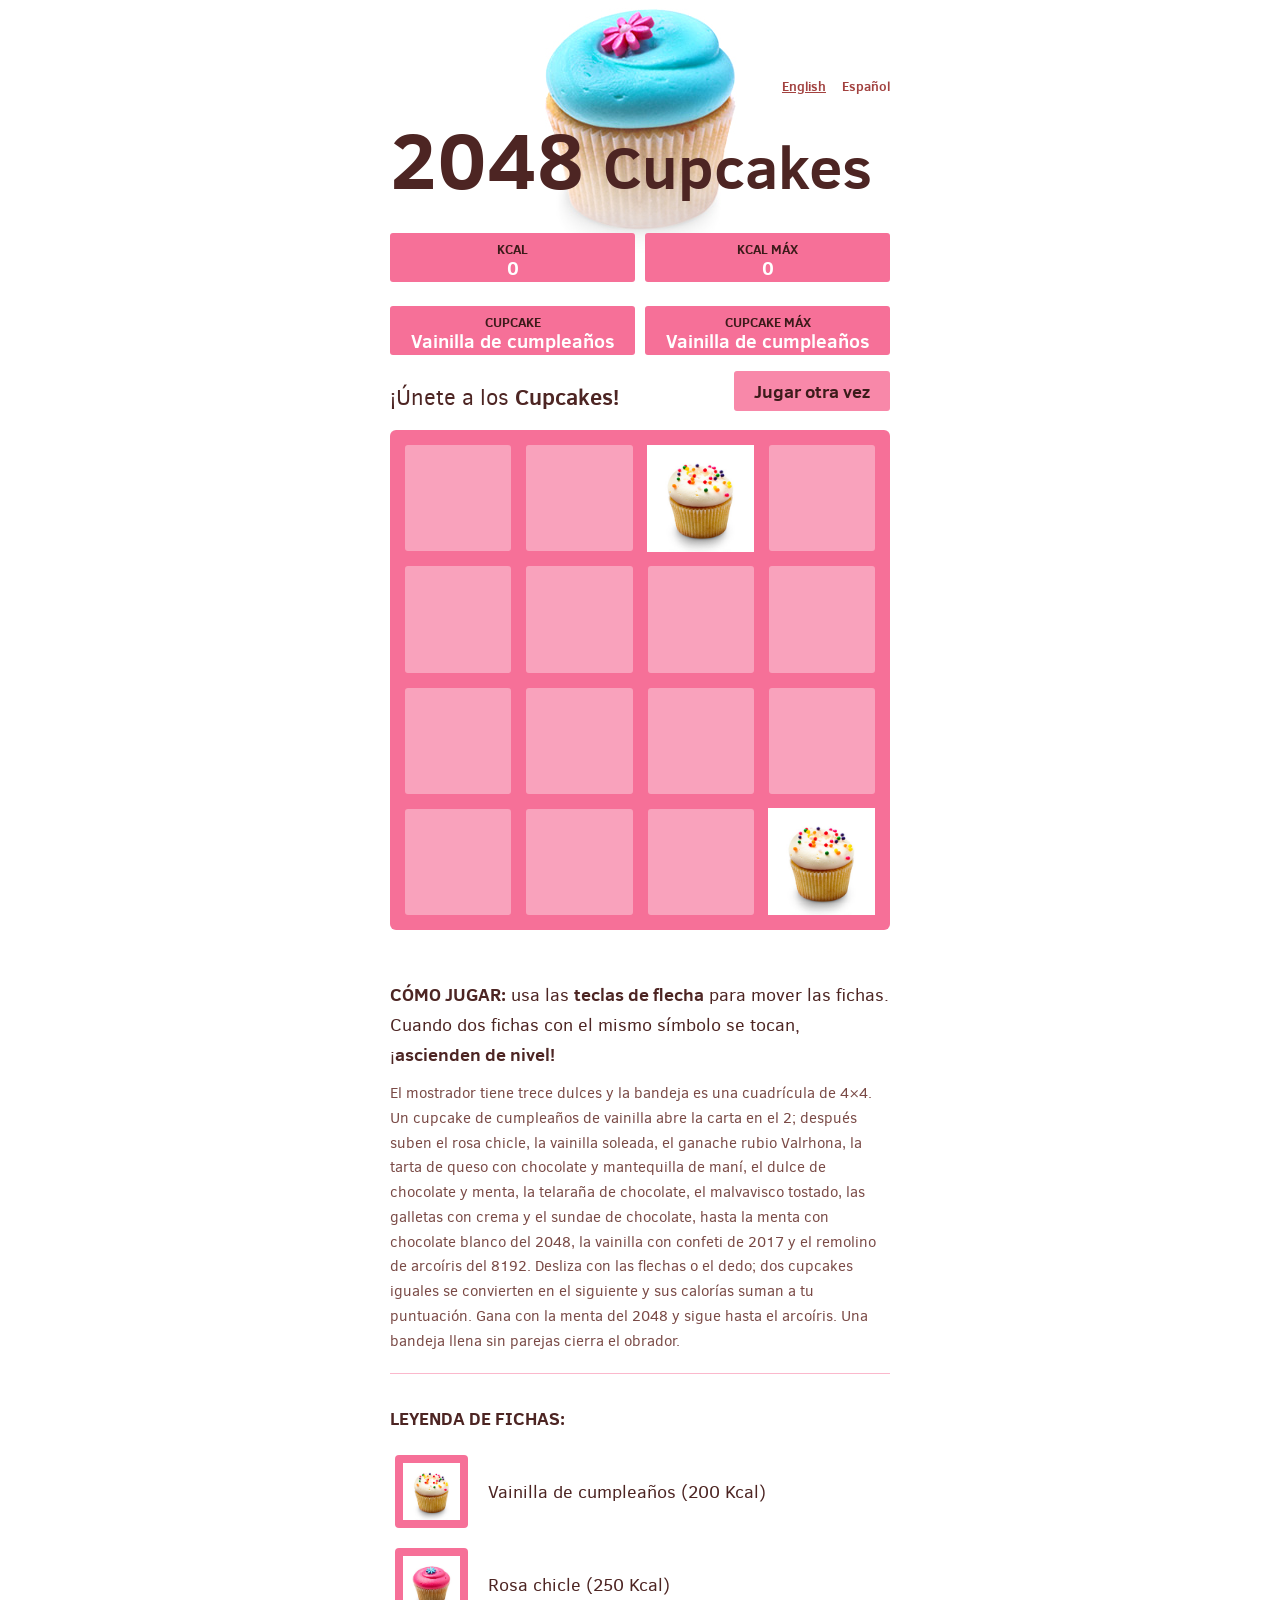
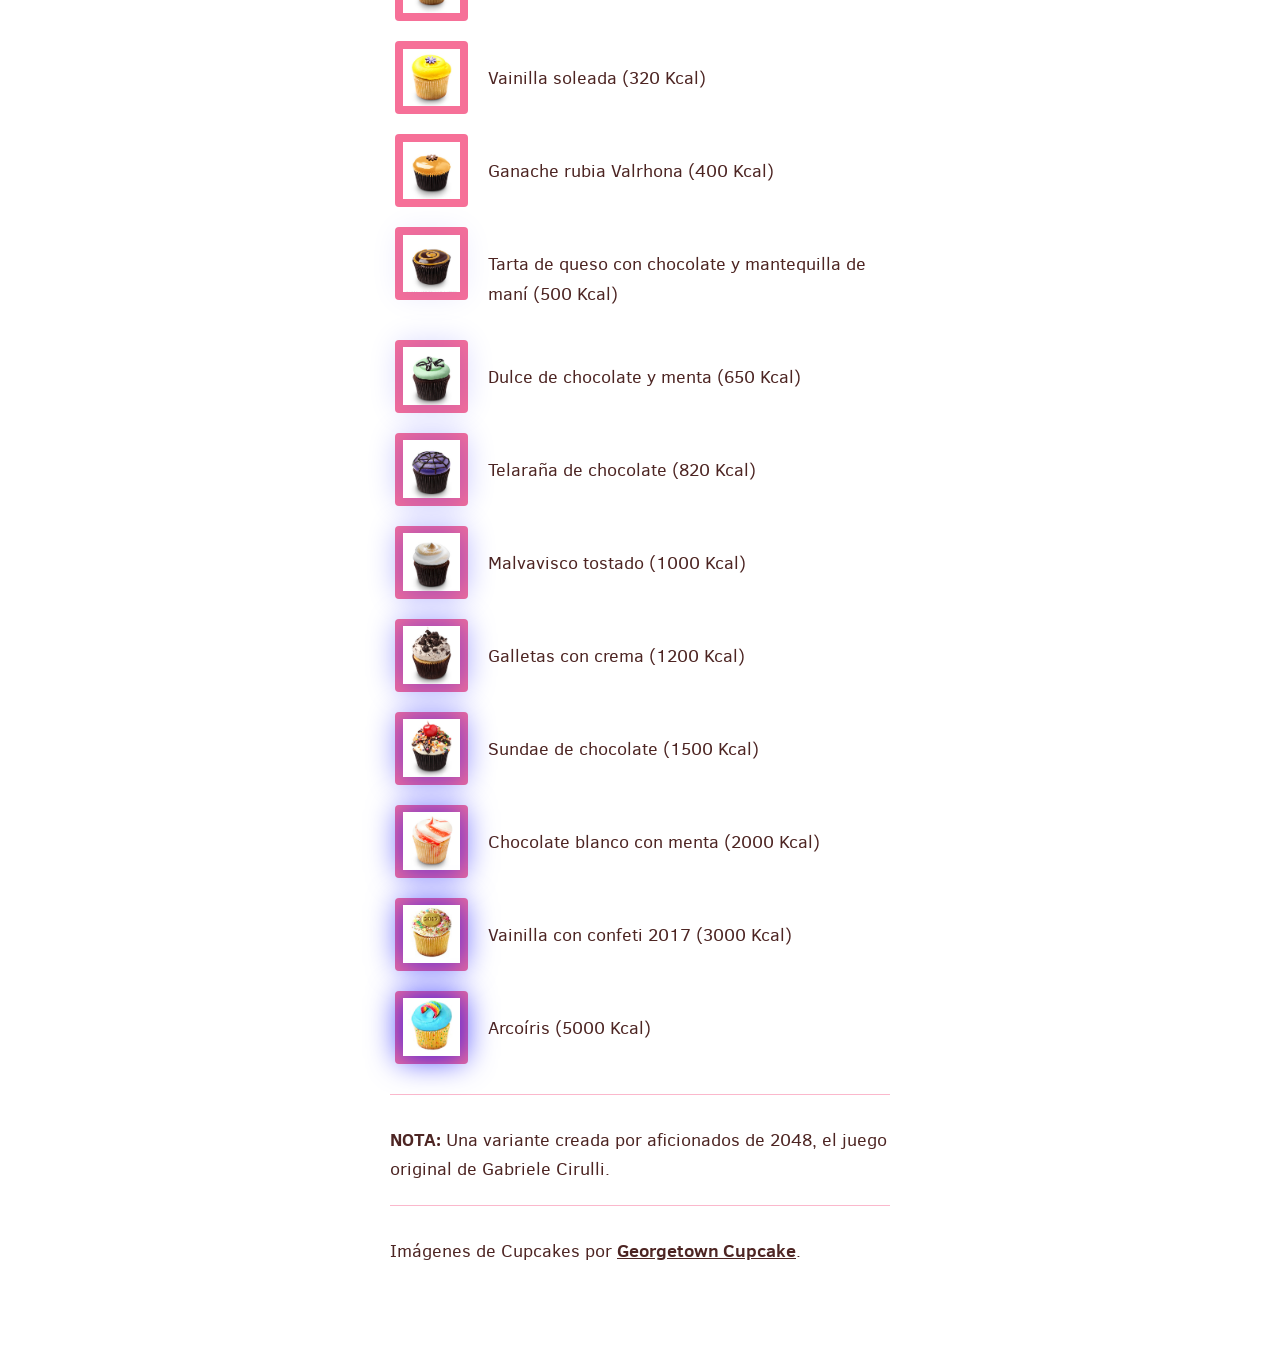
==== commit 678ffb30: "Add Cloudflare Web Analytics beacon" ====
--- a/es/index.html
+++ b/es/index.html
@@ -243,5 +243,6 @@
       return window.twttr || (t = { _e: [], ready: function(f){ t._e.push(f) } });
     }(document, "script", "twitter-wjs"));
   </script>
+  <script type='module' src='https://static.cloudflareinsights.com/beacon.min.js' data-cf-beacon='{"token": "ac91dead76b643889e88ca2612f285b2"}'></script>
 </body>
 </html>
